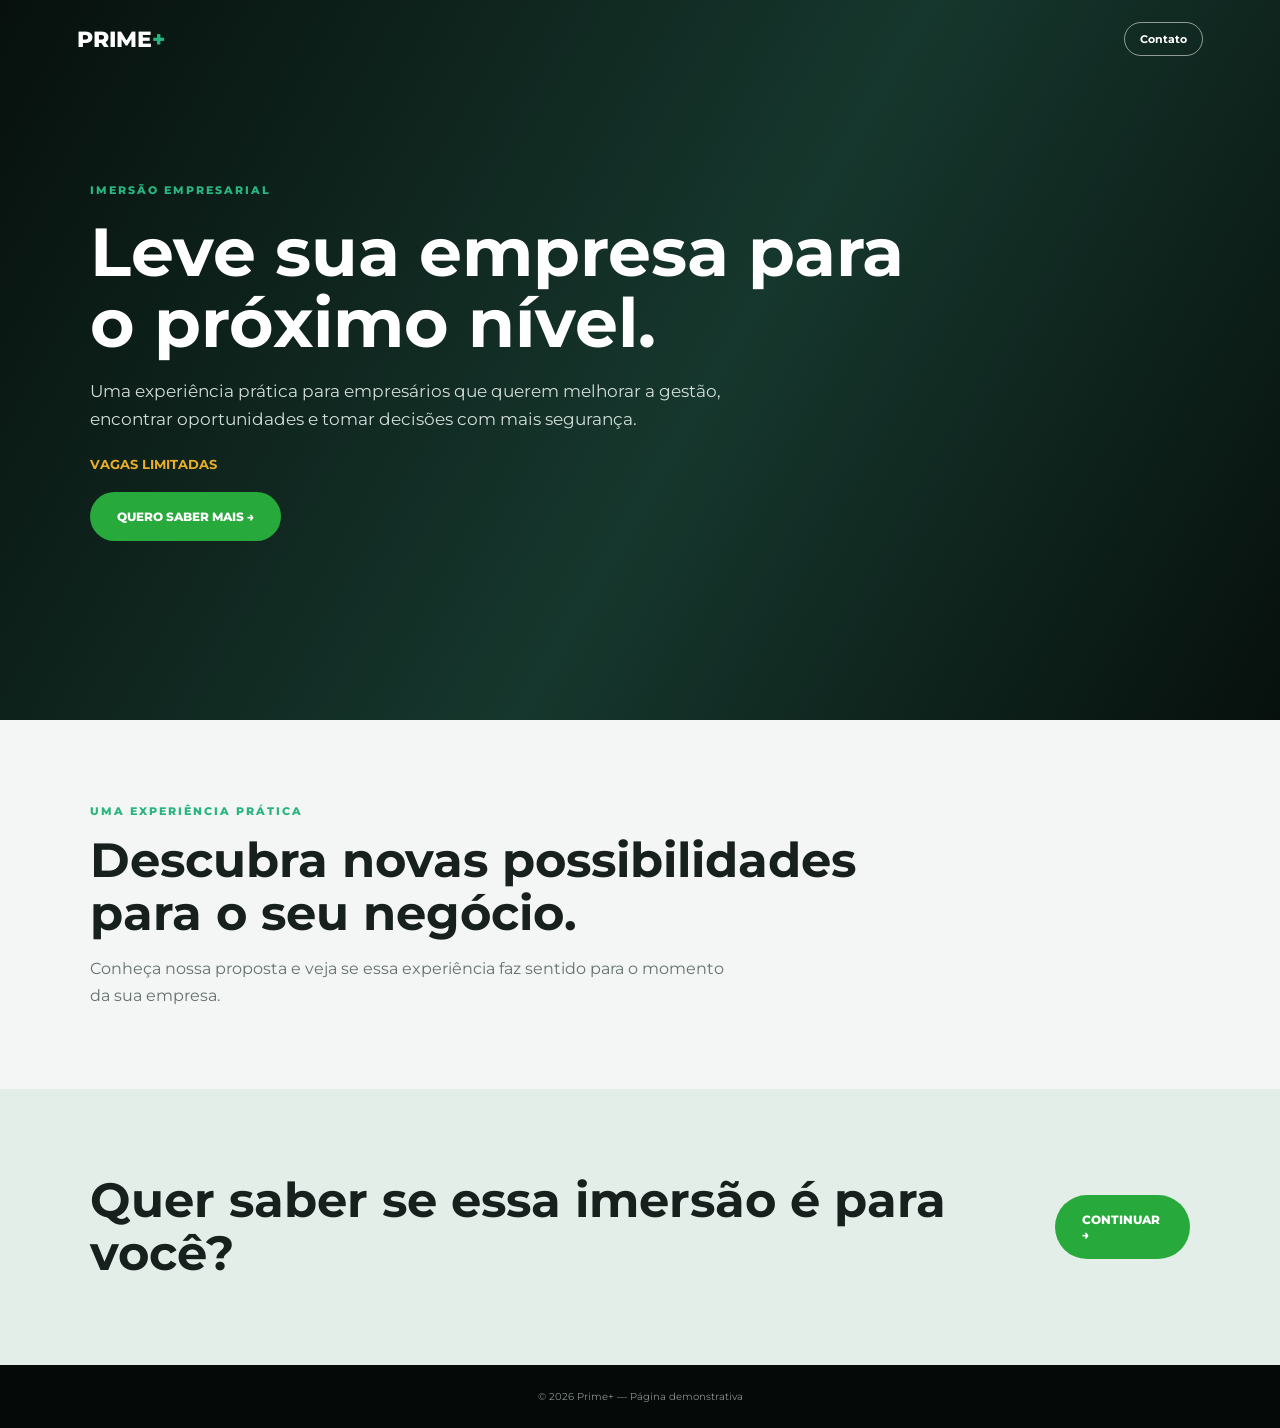
==== teste-funil-consultoria/index.html @ c7c983ec "Add files via upload" ====
<!DOCTYPE html>
<html lang="pt-BR">
<head>
<meta charset="UTF-8">
<meta name="viewport" content="width=device-width, initial-scale=1.0">
<title>Imersão Prime | Teste</title>
<link rel="stylesheet" href="css/style.css">
</head>
<body>
<header><div class="logo">PRIME<span>+</span></div><a href="#cta">Contato</a></header>

<section class="hero">
  <div class="hero-box">
    <span class="tag">IMERSÃO EMPRESARIAL</span>
    <h1>Leve sua empresa para o próximo nível.</h1>
    <p>Uma experiência prática para empresários que querem melhorar a gestão, encontrar oportunidades e tomar decisões com mais segurança.</p>
    <strong class="vagas">VAGAS LIMITADAS</strong>
    <br><br>
    <a class="btn" href="filtro.html">QUERO SABER MAIS →</a>
  </div>
</section>

<section class="intro">
  <span class="tag">UMA EXPERIÊNCIA PRÁTICA</span>
  <h2>Descubra novas possibilidades para o seu negócio.</h2>
  <p>Conheça nossa proposta e veja se essa experiência faz sentido para o momento da sua empresa.</p>
</section>

<section class="cta" id="cta">
  <h2>Quer saber se essa imersão é para você?</h2>
  <a class="btn" href="filtro.html">CONTINUAR →</a>
</section>

<footer>© 2026 Prime+ — Página demonstrativa</footer>
</body>
</html>
---- teste-funil-consultoria/css/style.css ----
@import url('https://fonts.googleapis.com/css2?family=Montserrat:wght@400;500;600;700;800&display=swap');
*{box-sizing:border-box;margin:0;padding:0}
html{scroll-behavior:smooth}
body{font-family:Montserrat,Arial,sans-serif;color:#17201d;background:#f3f6f4}
a{text-decoration:none}
header{position:absolute;z-index:5;top:0;left:0;width:100%;padding:22px 6%;display:flex;justify-content:space-between;align-items:center;color:#fff}
.logo{font-size:22px;font-weight:800}.logo span{color:#28b57f}
header a{color:#fff;border:1px solid #ffffff88;padding:9px 15px;border-radius:30px;font-size:11px;font-weight:700}
.hero{min-height:720px;padding:120px 7%;display:flex;align-items:center;background:linear-gradient(120deg,#07100d,#16372d 55%,#07100d);color:#fff}
.hero-box{max-width:850px}
.tag{font-size:11px;letter-spacing:2px;font-weight:800;color:#28b57f}
h1{font-size:clamp(38px,6vw,68px);line-height:1.05;margin:18px 0}
.hero p{font-size:17px;line-height:1.7;color:#d3ddda;max-width:700px}
.vagas{display:inline-block;color:#e9ad27;margin-top:22px;font-size:13px}
.btn{display:inline-block;background:#27aa3b;color:#fff;border:0;border-radius:40px;padding:17px 27px;font-size:12px;font-weight:800;cursor:pointer;transition:.2s}
.btn:hover{transform:translateY(-2px);filter:brightness(1.08)}
.intro{padding:80px 7%;max-width:950px}
.intro h2,.cta h2{font-size:clamp(30px,4vw,48px);line-height:1.1;margin:15px 0}
.intro p{color:#65716c;max-width:650px;line-height:1.7}
.cta{padding:70px 7%;background:#e3eee9;display:flex;align-items:center;justify-content:space-between;gap:30px}
footer{background:#050908;color:#88938f;text-align:center;padding:25px;font-size:10px}

.dark-page{background:#07100d;color:#fff;min-height:100vh}
.quiz{min-height:100vh;display:flex;align-items:center;justify-content:center;padding:100px 20px 50px}
.quiz-card{width:min(650px,100%);text-align:center}
.progress{position:absolute;top:0;left:0;width:100%;height:4px;background:#1a3029}
.progress span{display:block;height:100%;width:33%;background:#28b57f;transition:.3s}
.step{color:#91a29b;font-size:12px;margin:8px 0 25px}
.quiz-card h1{font-size:clamp(28px,5vw,46px)}
.options{display:grid;gap:12px;margin:30px auto;max-width:500px}
.option{background:#10221c;border:1px solid #2b5b4b;color:#fff;border-radius:12px;padding:17px;text-align:left;cursor:pointer;font-weight:600}
.option:hover{border-color:#28b57f;background:#153027}
.hint{font-size:11px;color:#83918c}

.form-page{background:#eef2f0;min-height:100vh}
.form-page header{position:relative;background:#07100d}
.form-wrap{max-width:850px;margin:auto;padding:55px 20px 80px}
.form-heading{text-align:center;margin-bottom:35px}
.form-heading h1{font-size:clamp(32px,5vw,52px)}
.form-heading p{color:#65716c;line-height:1.6}
form{background:#fff;border-radius:15px;padding:32px;box-shadow:0 15px 40px #00000010}
form label{display:block;font-size:12px;font-weight:700;margin-bottom:7px}
form input,form select{width:100%;height:50px;border:1px solid #d1d9d5;border-radius:7px;padding:0 14px;margin-bottom:17px;background:#fff}
.check{display:flex!important;gap:9px;color:#5c6763;font-weight:500!important;line-height:1.4}
.check input{width:18px;height:18px;margin:0;flex:none}
form .btn{width:100%}
#message{text-align:center;color:#16855d;font-size:12px;font-weight:700;margin-top:12px}

@media(max-width:700px){
 header{padding:18px 20px}
 .hero{min-height:680px;padding:120px 22px 70px}
 .hero p{font-size:15px}
 .intro{padding:65px 22px}
 .cta{display:block;padding:60px 22px}
 .cta .btn{margin-top:25px;width:100%;text-align:center}
 form{padding:23px}
}
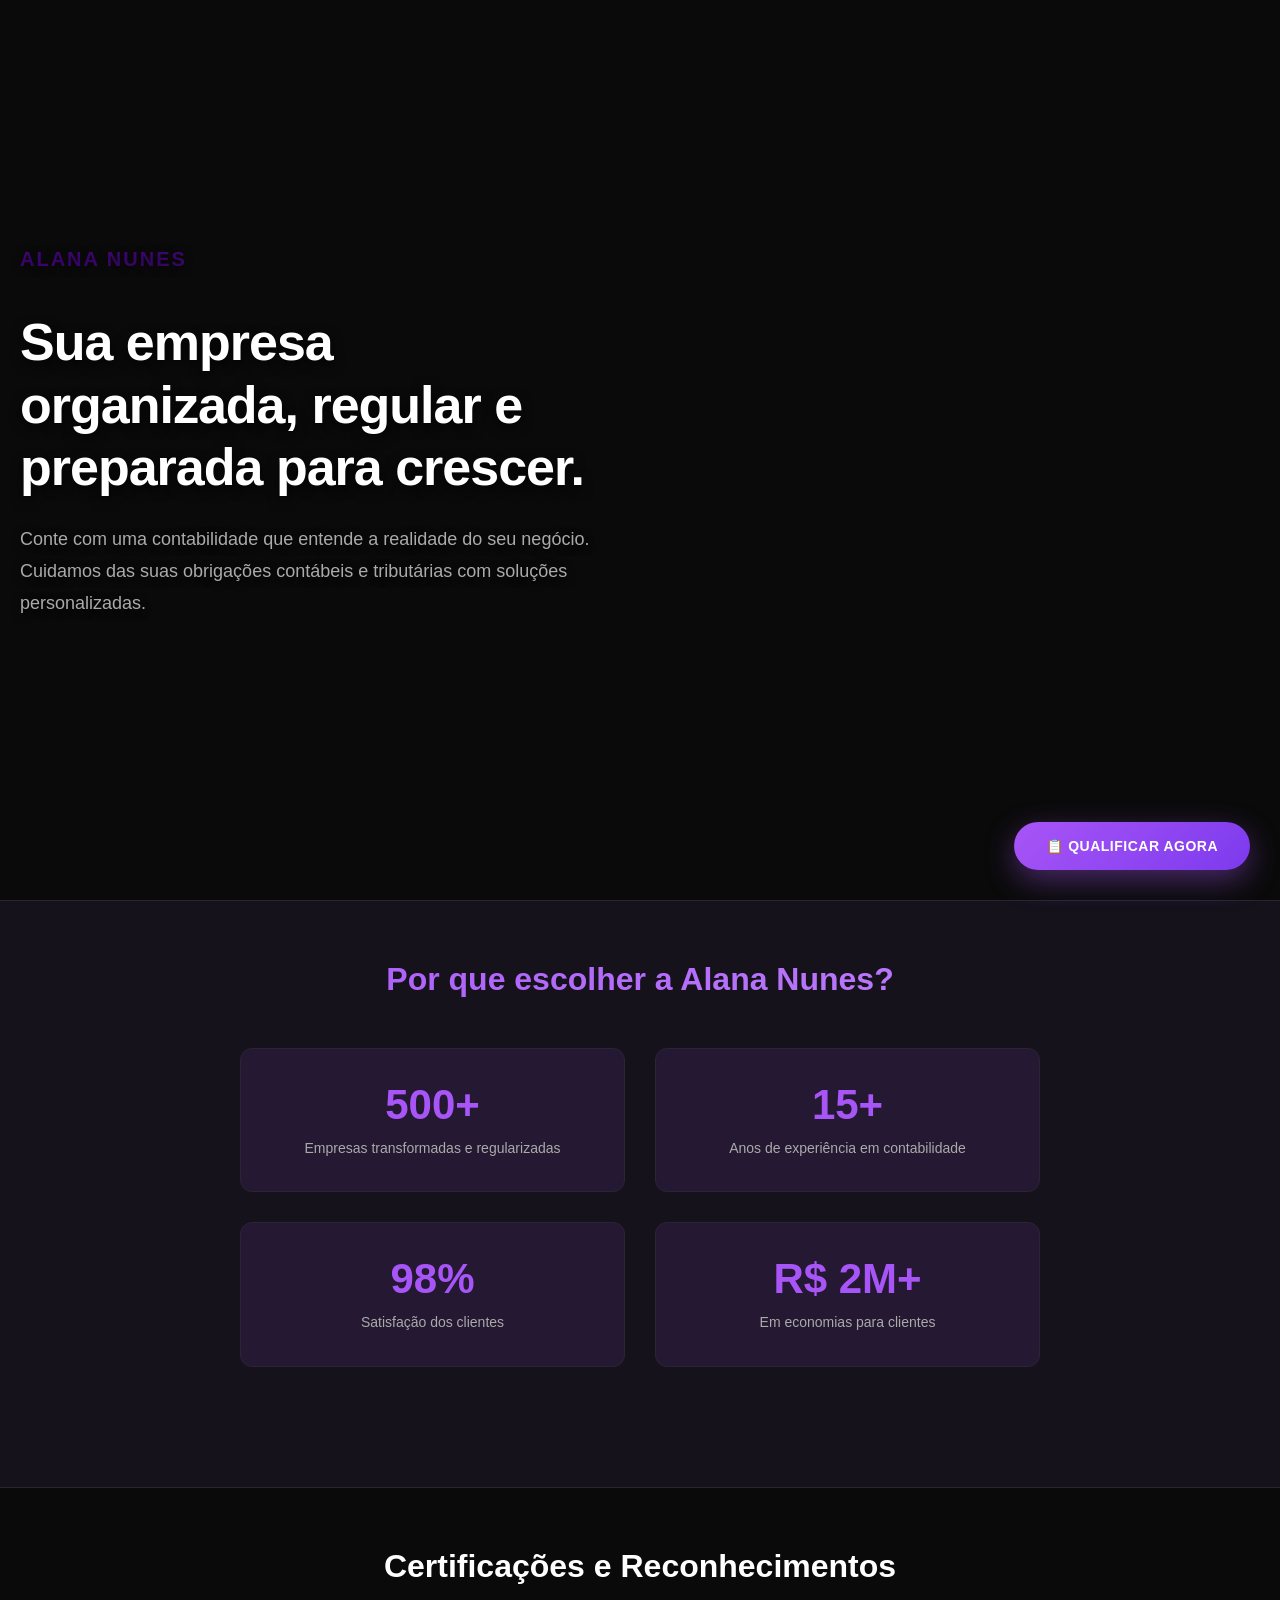
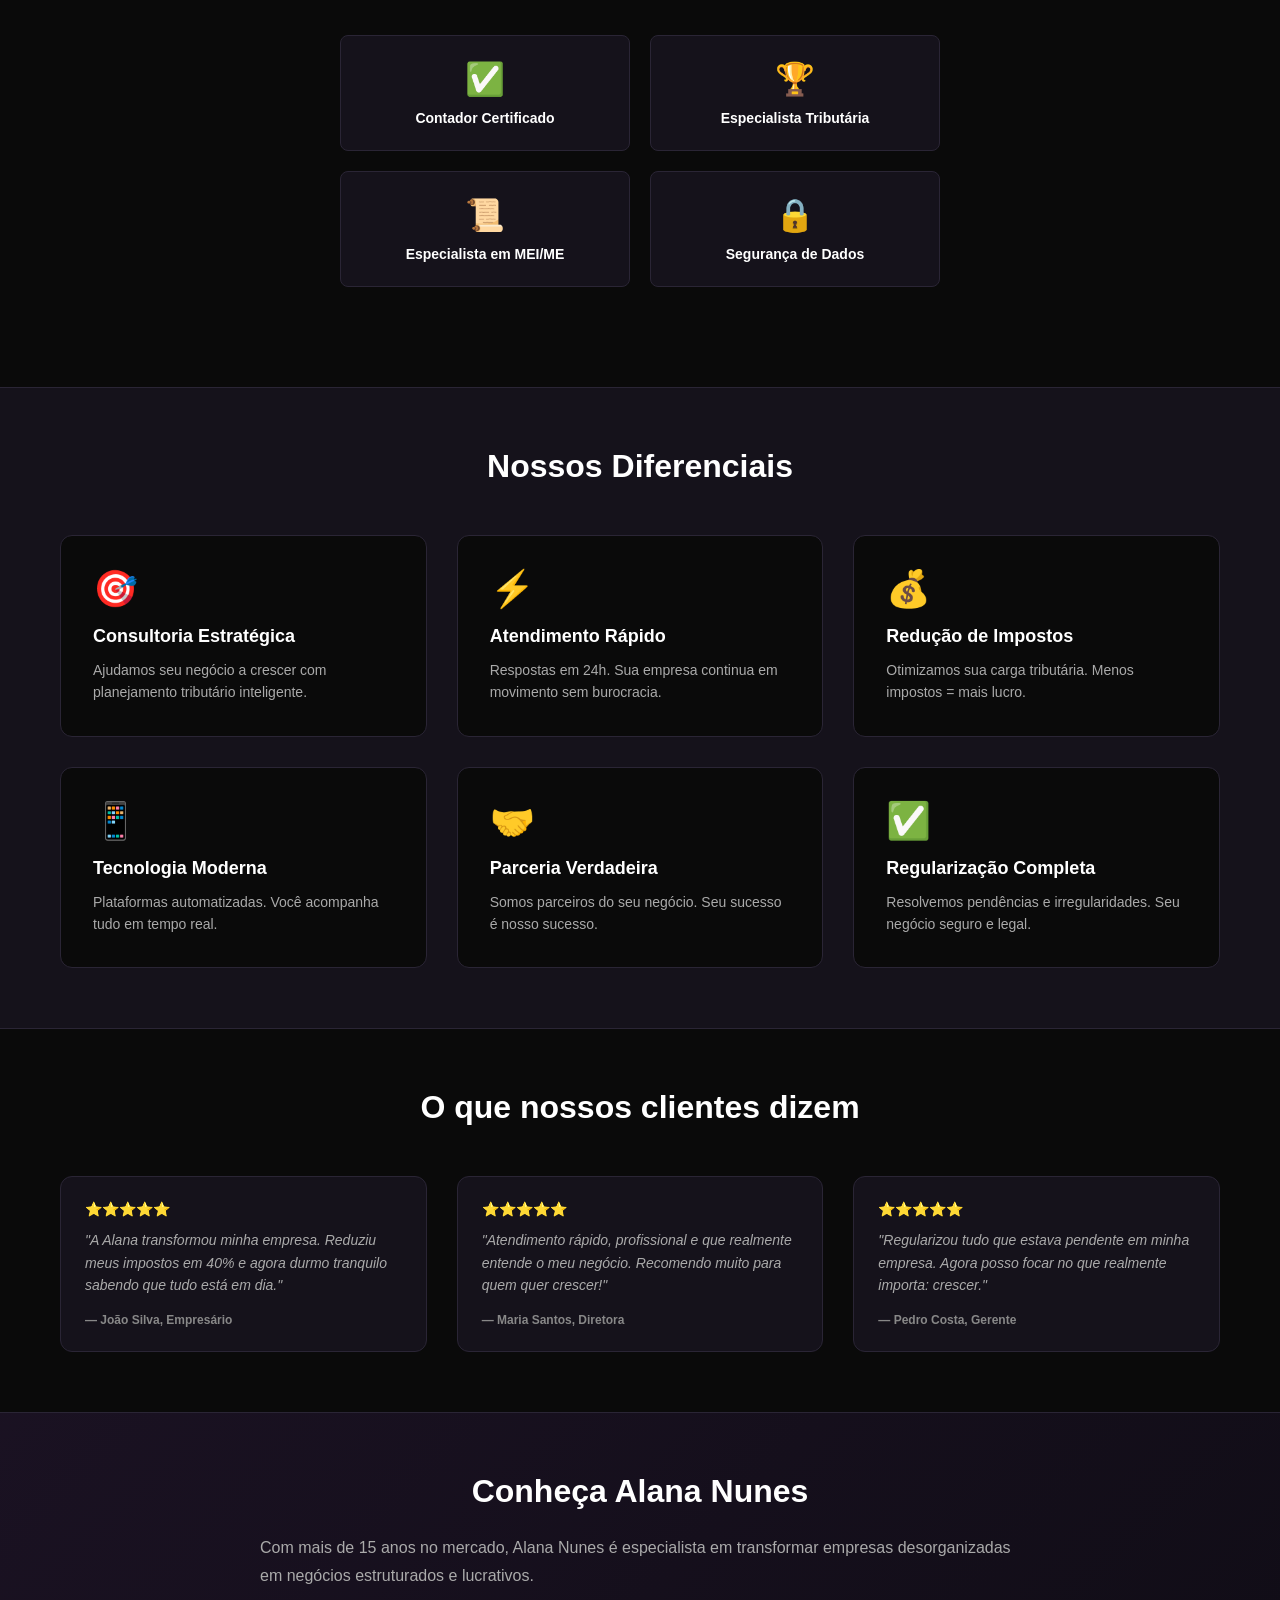
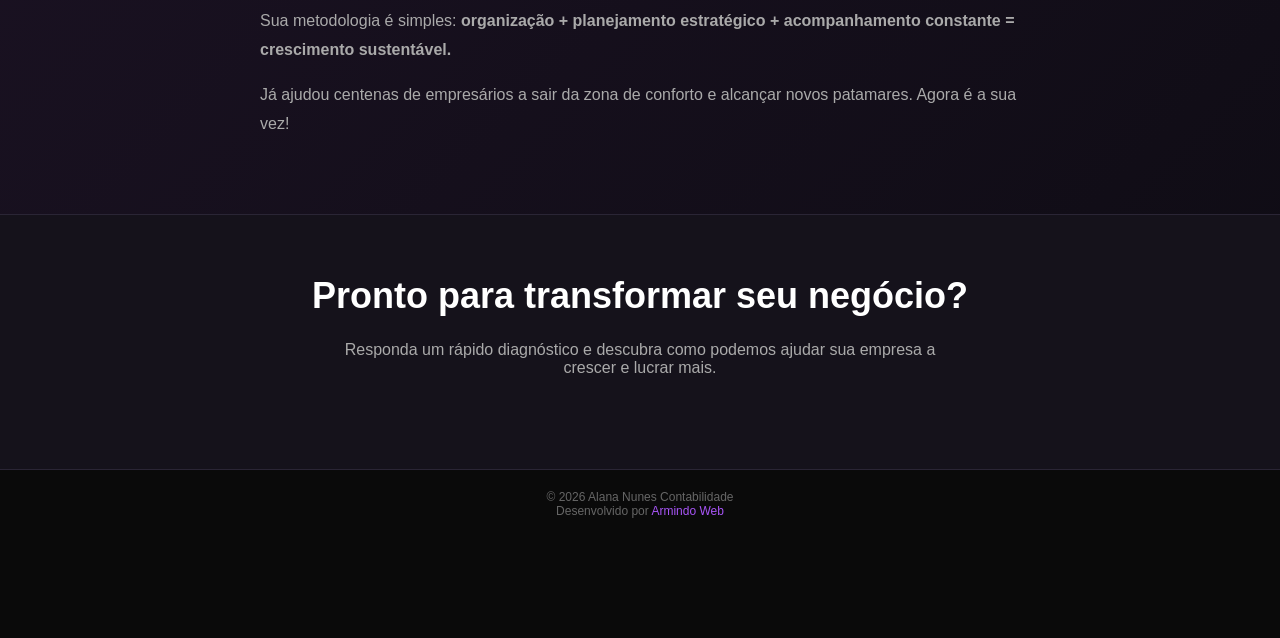
==== commit e787ff14: "Update index.html" ====
--- a/teste-funil-consultoria/index.html
+++ b/teste-funil-consultoria/index.html
@@ -1,36 +1,803 @@
 <!DOCTYPE html>
 <html lang="pt-BR">
 <head>
-<meta charset="UTF-8">
-<meta name="viewport" content="width=device-width, initial-scale=1.0">
-<title>Imersão Prime | Teste</title>
-<link rel="stylesheet" href="css/style.css">
+    <meta charset="UTF-8">
+    <meta name="viewport" content="width=device-width, initial-scale=1.0">
+    <title>Alana Nunes - Contabilidade Estratégica</title>
+    <style>
+        * {
+            margin: 0;
+            padding: 0;
+            box-sizing: border-box;
+        }
+
+        body {
+            font-family: -apple-system, BlinkMacSystemFont, 'Segoe UI', Roboto, sans-serif;
+            background: #0a0a0a;
+            color: #fff;
+            overflow-x: hidden;
+        }
+
+        .container {
+            max-width: 1200px;
+            margin: 0 auto;
+            padding: 0 20px;
+        }
+
+        /* HERO COM FUNDO */
+        .hero {
+            background: linear-gradient(135deg, rgba(10,10,10,0.95) 0%, rgba(80,20,140,0.3) 100%);
+            background-image: url('imagens/contadora.png');
+            background-size: contain;
+            background-position: center right;
+            background-repeat: no-repeat;
+            background-attachment: fixed;
+            min-height: 100vh;
+            display: flex;
+            align-items: center;
+            justify-content: flex-start;
+            position: relative;
+            padding: 40px 20px;
+        }
+
+        .hero::before {
+            content: '';
+            position: absolute;
+            top: 0;
+            left: 0;
+            right: 0;
+            bottom: 0;
+            background: linear-gradient(90deg, rgba(10,10,10,0.8) 0%, rgba(10,10,10,0.3) 50%, transparent 100%);
+            pointer-events: none;
+        }
+
+        .hero-content {
+            position: relative;
+            z-index: 2;
+            max-width: 600px;
+            animation: slideIn 1.2s ease-out;
+        }
+
+        @keyframes slideIn {
+            from {
+                opacity: 0;
+                transform: translateY(30px);
+            }
+            to {
+                opacity: 1;
+                transform: translateY(0);
+            }
+        }
+
+        .logo {
+            font-size: 20px;
+            font-weight: 700;
+            letter-spacing: 2px;
+            margin-bottom: 40px;
+            background: linear-gradient(135deg, #44057f 0%, rgb(61, 16, 106) 100%);
+            -webkit-background-clip: text;
+            -webkit-text-fill-color: transparent;
+            background-clip: text;
+            text-shadow: 0 2px 8px rgba(0,0,0,0.5);
+        }
+
+        .hero h1 {
+            font-size: 52px;
+            font-weight: 700;
+            line-height: 1.2;
+            margin-bottom: 24px;
+            letter-spacing: -1px;
+            text-shadow: 0 4px 12px rgba(0,0,0,0.8);
+        }
+
+        .hero p {
+            font-size: 18px;
+            color: #aaa;
+            line-height: 1.8;
+            margin-bottom: 32px;
+            text-shadow: 0 2px 8px rgba(0,0,0,0.7);
+        }
+
+        /* BOTÃO FIXO (FLUTUANTE) */
+        .cta-floating {
+            position: fixed;
+            bottom: 30px;
+            right: 30px;
+            background: linear-gradient(135deg, #a855f7 0%, #7c3aed 100%);
+            color: white;
+            padding: 16px 32px;
+            border: none;
+            border-radius: 50px;
+            font-size: 14px;
+            font-weight: 700;
+            letter-spacing: 0.5px;
+            text-transform: uppercase;
+            cursor: pointer;
+            z-index: 999;
+            box-shadow: 0 10px 30px rgba(168, 85, 247, 0.4);
+            transition: all 0.3s ease;
+            display: flex;
+            align-items: center;
+            gap: 8px;
+            min-width: 180px;
+            justify-content: center;
+        }
+
+        .cta-floating:hover {
+            transform: translateY(-3px);
+            box-shadow: 0 15px 40px rgba(168, 85, 247, 0.5);
+        }
+
+        .cta-floating:active {
+            transform: translateY(-1px);
+        }
+
+        /* SEÇÃO DE CREDIBILIDADE */
+        .credibilidade {
+            background: #15121b;
+            padding: 60px 20px;
+            border-top: 1px solid #2a2535;
+        }
+
+        .credibilidade h2 {
+            font-size: 32px;
+            font-weight: 700;
+            text-align: center;
+            margin-bottom: 50px;
+            background: linear-gradient(135deg, #a855f7 0%, #c084fc 100%);
+            -webkit-background-clip: text;
+            -webkit-text-fill-color: transparent;
+            background-clip: text;
+        }
+
+        .stats-grid {
+            display: grid;
+            grid-template-columns: repeat(2, 1fr);
+            gap: 30px;
+            margin-bottom: 60px;
+            max-width: 800px;
+            margin-left: auto;
+            margin-right: auto;
+        }
+
+        .stat-card {
+            background: rgba(168, 85, 247, 0.1);
+            border: 1px solid #2a2535;
+            border-radius: 12px;
+            padding: 32px;
+            text-align: center;
+            transition: all 0.3s ease;
+        }
+
+        .stat-card:hover {
+            border-color: #a855f7;
+            transform: translateY(-5px);
+        }
+
+        .stat-number {
+            font-size: 42px;
+            font-weight: 700;
+            color: #a855f7;
+            margin-bottom: 8px;
+        }
+
+        .stat-text {
+            font-size: 14px;
+            color: #aaa;
+            line-height: 1.6;
+        }
+
+        /* CERTIFICAÇÕES E RECONHECIMENTOS */
+        .certificacoes {
+            background: #0a0a0a;
+            padding: 60px 20px;
+            border-top: 1px solid #2a2535;
+        }
+
+        .certificacoes h2 {
+            font-size: 32px;
+            font-weight: 700;
+            text-align: center;
+            margin-bottom: 50px;
+        }
+
+        .cert-grid {
+            display: grid;
+            grid-template-columns: repeat(2, 1fr);
+            gap: 20px;
+            margin-bottom: 40px;
+            max-width: 600px;
+            margin-left: auto;
+            margin-right: auto;
+        }
+
+        .cert-item {
+            background: #15121b;
+            border: 1px solid #2a2535;
+            border-radius: 8px;
+            padding: 24px;
+            text-align: center;
+        }
+
+        .cert-icon {
+            font-size: 32px;
+            margin-bottom: 12px;
+        }
+
+        .cert-item h3 {
+            font-size: 14px;
+            font-weight: 600;
+            color: #fff;
+        }
+
+        /* DIFERENCIAIS */
+        .diferenciais {
+            background: #15121b;
+            padding: 60px 20px;
+            border-top: 1px solid #2a2535;
+        }
+
+        .diferenciais h2 {
+            font-size: 32px;
+            font-weight: 700;
+            text-align: center;
+            margin-bottom: 50px;
+        }
+
+        .diferenciais-grid {
+            display: grid;
+            grid-template-columns: repeat(auto-fit, minmax(280px, 1fr));
+            gap: 30px;
+        }
+
+        .diferencial-card {
+            background: #0a0a0a;
+            border: 1px solid #2a2535;
+            border-radius: 12px;
+            padding: 32px;
+            transition: all 0.3s ease;
+        }
+
+        .diferencial-card:hover {
+            border-color: #a855f7;
+            background: rgba(168, 85, 247, 0.05);
+        }
+
+        .diferencial-icon {
+            font-size: 36px;
+            margin-bottom: 16px;
+        }
+
+        .diferencial-card h3 {
+            font-size: 18px;
+            font-weight: 600;
+            margin-bottom: 12px;
+            color: #fff;
+        }
+
+        .diferencial-card p {
+            font-size: 14px;
+            color: #aaa;
+            line-height: 1.6;
+        }
+
+        /* DEPOIMENTOS */
+        .depoimentos {
+            background: #0a0a0a;
+            padding: 60px 20px;
+            border-top: 1px solid #2a2535;
+        }
+
+        .depoimentos h2 {
+            font-size: 32px;
+            font-weight: 700;
+            text-align: center;
+            margin-bottom: 50px;
+        }
+
+        .depoimentos-grid {
+            display: grid;
+            grid-template-columns: repeat(auto-fit, minmax(280px, 1fr));
+            gap: 30px;
+        }
+
+        .depoimento {
+            background: #15121b;
+            border: 1px solid #2a2535;
+            border-radius: 12px;
+            padding: 24px;
+        }
+
+        .stars {
+            color: #a855f7;
+            margin-bottom: 12px;
+            font-size: 14px;
+        }
+
+        .depoimento p {
+            font-size: 14px;
+            color: #aaa;
+            line-height: 1.6;
+            margin-bottom: 16px;
+            font-style: italic;
+        }
+
+        .depoimento-autor {
+            font-size: 12px;
+            color: #888;
+            font-weight: 600;
+        }
+
+        /* SOBRE A ALANA */
+        .sobre-alana {
+            background: linear-gradient(135deg, rgba(168,85,247,0.1) 0%, rgba(124,58,237,0.05) 100%);
+            padding: 60px 20px;
+            border-top: 1px solid #2a2535;
+        }
+
+        .sobre-content {
+            max-width: 800px;
+            margin: 0 auto;
+        }
+
+        .sobre-alana h2 {
+            font-size: 32px;
+            font-weight: 700;
+            margin-bottom: 24px;
+            text-align: center;
+        }
+
+        .sobre-alana p {
+            font-size: 16px;
+            color: #aaa;
+            line-height: 1.8;
+            margin-bottom: 16px;
+        }
+
+        /* CTA FINAL */
+        .cta-final {
+            background: #15121b;
+            padding: 60px 20px;
+            text-align: center;
+            border-top: 1px solid #2a2535;
+        }
+
+        .cta-final h2 {
+            font-size: 36px;
+            font-weight: 700;
+            margin-bottom: 24px;
+        }
+
+        .cta-final p {
+            font-size: 16px;
+            color: #aaa;
+            margin-bottom: 32px;
+            max-width: 600px;
+            margin-left: auto;
+            margin-right: auto;
+        }
+
+        /* MODAL */
+        .modal {
+            position: fixed;
+            top: 0;
+            left: 0;
+            width: 100%;
+            height: 100%;
+            background: rgba(0, 0, 0, 0.7);
+            display: flex;
+            align-items: center;
+            justify-content: center;
+            z-index: 1000;
+            padding: 20px;
+        }
+
+        .modal-content {
+            background: #15121b;
+            border: 1px solid #2a2535;
+            border-radius: 16px;
+            padding: 40px;
+            max-width: 600px;
+            width: 100%;
+            max-height: 90vh;
+            overflow-y: auto;
+        }
+
+        .modal-close {
+            position: absolute;
+            top: 20px;
+            right: 20px;
+            background: none;
+            border: none;
+            color: #aaa;
+            font-size: 28px;
+            cursor: pointer;
+        }
+
+        .modal-close:hover {
+            color: #fff;
+        }
+
+        /* FORMULÁRIO */
+        .form-group {
+            margin-bottom: 24px;
+        }
+
+        .form-group label {
+            display: block;
+            font-size: 13px;
+            font-weight: 600;
+            margin-bottom: 8px;
+            text-transform: uppercase;
+            letter-spacing: 0.5px;
+            color: #a855f7;
+        }
+
+        .form-group input {
+            width: 100%;
+            padding: 12px 16px;
+            background: #0a0a0a;
+            border: 1px solid #2a2535;
+            border-radius: 6px;
+            color: #fff;
+            font-size: 14px;
+        }
+
+        .form-group input:focus {
+            outline: none;
+            border-color: #a855f7;
+            box-shadow: 0 0 0 3px rgba(168, 85, 247, 0.1);
+        }
+
+        .form-options {
+            display: flex;
+            flex-direction: column;
+            gap: 12px;
+        }
+
+        .form-option-card {
+            background: #0a0a0a;
+            border: 2px solid #2a2535;
+            border-radius: 8px;
+            padding: 14px;
+            cursor: pointer;
+            transition: all 0.3s ease;
+            text-align: center;
+            font-weight: 600;
+            font-size: 14px;
+        }
+
+        .form-option-card:hover {
+            border-color: #a855f7;
+            background: rgba(168, 85, 247, 0.05);
+        }
+
+        .form-option-card.active {
+            background: #a855f7;
+            border-color: #a855f7;
+            color: #0a0a0a;
+        }
+
+        .btn-primary {
+            width: 100%;
+            padding: 14px;
+            background: linear-gradient(135deg, #a855f7 0%, #7c3aed 100%);
+            color: white;
+            border: none;
+            border-radius: 6px;
+            font-size: 14px;
+            font-weight: 600;
+            text-transform: uppercase;
+            cursor: pointer;
+            margin-top: 16px;
+        }
+
+        .btn-primary:hover {
+            transform: translateY(-2px);
+        }
+
+        .btn-back {
+            width: 100%;
+            background: transparent;
+            color: #a855f7;
+            border: 1px solid #a855f7;
+            padding: 12px;
+            border-radius: 6px;
+            cursor: pointer;
+            font-size: 13px;
+            font-weight: 600;
+            margin-top: 8px;
+        }
+
+        .success-message {
+            text-align: center;
+            padding: 40px 0;
+        }
+
+        .success-icon {
+            font-size: 60px;
+            margin-bottom: 20px;
+        }
+
+        .success-message h2 {
+            font-size: 24px;
+            font-weight: 700;
+            margin-bottom: 16px;
+        }
+
+        .success-message p {
+            font-size: 14px;
+            color: #aaa;
+            line-height: 1.8;
+            margin-bottom: 24px;
+        }
+
+        footer {
+            background: #0a0a0a;
+            padding: 20px;
+            text-align: center;
+            font-size: 12px;
+            color: #666;
+            border-top: 1px solid #2a2535;
+            margin-bottom: 100px;
+        }
+
+        footer a {
+            color: #a855f7;
+            text-decoration: none;
+        }
+
+        /* RESPONSIVE */
+        @media (max-width: 768px) {
+            .hero {
+                background-size: cover;
+                background-position: center;
+                min-height: 80vh;
+            }
+
+            .hero h1 {
+                font-size: 36px;
+            }
+
+            .hero p {
+                font-size: 15px;
+            }
+
+            .cta-floating {
+                bottom: 20px;
+                right: 20px;
+                padding: 12px 20px;
+                font-size: 12px;
+                min-width: auto;
+                width: auto;
+                max-width: 150px;
+            }
+
+            .stat-number {
+                font-size: 32px;
+            }
+
+            .cert-grid {
+                grid-template-columns: repeat(2, 1fr);
+            }
+
+            .diferenciais-grid {
+                grid-template-columns: repeat(2, 1fr);
+            }
+
+            .credibilidade h2,
+            .diferenciais h2,
+            .cta-final h2 {
+                font-size: 24px;
+            }
+
+            .form-option-card {
+                padding: 10px 8px;
+                font-size: 12px;
+            }
+
+            footer {
+                margin-bottom: 80px;
+            }
+
+            .modal-content {
+                padding: 24px;
+            }
+        }
+
+        @media (max-width: 480px) {
+            .hero h1 {
+                font-size: 28px;
+            }
+
+            .cta-floating {
+                padding: 10px 16px;
+                font-size: 11px;
+                min-width: auto;
+                width: 120px;
+                gap: 4px;
+            }
+
+            .stat-number {
+                font-size: 24px;
+            }
+
+            .cert-grid {
+                grid-template-columns: repeat(2, 1fr);
+            }
+
+            .diferenciais-grid {
+                grid-template-columns: repeat(2, 1fr);
+            }
+
+            .form-option-card {
+                padding: 8px 6px;
+                font-size: 11px;
+            }
+
+            footer {
+                margin-bottom: 70px;
+            }
+        }
+    </style>
 </head>
 <body>
-<header><div class="logo">PRIME<span>+</span></div><a href="#cta">Contato</a></header>
-
-<section class="hero">
-  <div class="hero-box">
-    <span class="tag">IMERSÃO EMPRESARIAL</span>
-    <h1>Leve sua empresa para o próximo nível.</h1>
-    <p>Uma experiência prática para empresários que querem melhorar a gestão, encontrar oportunidades e tomar decisões com mais segurança.</p>
-    <strong class="vagas">VAGAS LIMITADAS</strong>
-    <br><br>
-    <a class="btn" href="filtro.html">QUERO SABER MAIS →</a>
-  </div>
-</section>
-
-<section class="intro">
-  <span class="tag">UMA EXPERIÊNCIA PRÁTICA</span>
-  <h2>Descubra novas possibilidades para o seu negócio.</h2>
-  <p>Conheça nossa proposta e veja se essa experiência faz sentido para o momento da sua empresa.</p>
-</section>
-
-<section class="cta" id="cta">
-  <h2>Quer saber se essa imersão é para você?</h2>
-  <a class="btn" href="filtro.html">CONTINUAR →</a>
-</section>
-
-<footer>© 2026 Prime+ — Página demonstrativa</footer>
+    <section class="hero" id="inicio">
+        <div class="hero-content">
+            <div class="logo">ALANA NUNES</div>
+            <h1>Sua empresa organizada, regular e preparada para crescer.</h1>
+            <p>Conte com uma contabilidade que entende a realidade do seu negócio. Cuidamos das suas obrigações contábeis e tributárias com soluções personalizadas.</p>
+        </div>
+    </section>
+
+    <!-- SEÇÃO DE CREDIBILIDADE -->
+    <section class="credibilidade">
+        <div class="container">
+            <h2>Por que escolher a Alana Nunes?</h2>
+            <div class="stats-grid">
+                <div class="stat-card">
+                    <div class="stat-number">500+</div>
+                    <div class="stat-text">Empresas transformadas e regularizadas</div>
+                </div>
+                <div class="stat-card">
+                    <div class="stat-number">15+</div>
+                    <div class="stat-text">Anos de experiência em contabilidade</div>
+                </div>
+                <div class="stat-card">
+                    <div class="stat-number">98%</div>
+                    <div class="stat-text">Satisfação dos clientes</div>
+                </div>
+                <div class="stat-card">
+                    <div class="stat-number">R$ 2M+</div>
+                    <div class="stat-text">Em economias para clientes</div>
+                </div>
+            </div>
+        </div>
+    </section>
+
+    <!-- CERTIFICAÇÕES -->
+    <section class="certificacoes">
+        <div class="container">
+            <h2>Certificações e Reconhecimentos</h2>
+            <div class="cert-grid">
+                <div class="cert-item">
+                    <div class="cert-icon">✅</div>
+                    <h3>Contador Certificado</h3>
+                </div>
+                <div class="cert-item">
+                    <div class="cert-icon">🏆</div>
+                    <h3>Especialista Tributária</h3>
+                </div>
+                <div class="cert-item">
+                    <div class="cert-icon">📜</div>
+                    <h3>Especialista em MEI/ME</h3>
+                </div>
+                <div class="cert-item">
+                    <div class="cert-icon">🔒</div>
+                    <h3>Segurança de Dados</h3>
+                </div>
+            </div>
+        </div>
+    </section>
+
+    <!-- DIFERENCIAIS -->
+    <section class="diferenciais">
+        <div class="container">
+            <h2>Nossos Diferenciais</h2>
+            <div class="diferenciais-grid">
+                <div class="diferencial-card">
+                    <div class="diferencial-icon">🎯</div>
+                    <h3>Consultoria Estratégica</h3>
+                    <p>Ajudamos seu negócio a crescer com planejamento tributário inteligente.</p>
+                </div>
+                <div class="diferencial-card">
+                    <div class="diferencial-icon">⚡</div>
+                    <h3>Atendimento Rápido</h3>
+                    <p>Respostas em 24h. Sua empresa continua em movimento sem burocracia.</p>
+                </div>
+                <div class="diferencial-card">
+                    <div class="diferencial-icon">💰</div>
+                    <h3>Redução de Impostos</h3>
+                    <p>Otimizamos sua carga tributária. Menos impostos = mais lucro.</p>
+                </div>
+                <div class="diferencial-card">
+                    <div class="diferencial-icon">📱</div>
+                    <h3>Tecnologia Moderna</h3>
+                    <p>Plataformas automatizadas. Você acompanha tudo em tempo real.</p>
+                </div>
+                <div class="diferencial-card">
+                    <div class="diferencial-icon">🤝</div>
+                    <h3>Parceria Verdadeira</h3>
+                    <p>Somos parceiros do seu negócio. Seu sucesso é nosso sucesso.</p>
+                </div>
+                <div class="diferencial-card">
+                    <div class="diferencial-icon">✅</div>
+                    <h3>Regularização Completa</h3>
+                    <p>Resolvemos pendências e irregularidades. Seu negócio seguro e legal.</p>
+                </div>
+            </div>
+        </div>
+    </section>
+
+    <!-- DEPOIMENTOS -->
+    <section class="depoimentos">
+        <div class="container">
+            <h2>O que nossos clientes dizem</h2>
+            <div class="depoimentos-grid">
+                <div class="depoimento">
+                    <div class="stars">⭐⭐⭐⭐⭐</div>
+                    <p>"A Alana transformou minha empresa. Reduziu meus impostos em 40% e agora durmo tranquilo sabendo que tudo está em dia."</p>
+                    <div class="depoimento-autor">— João Silva, Empresário</div>
+                </div>
+                <div class="depoimento">
+                    <div class="stars">⭐⭐⭐⭐⭐</div>
+                    <p>"Atendimento rápido, profissional e que realmente entende o meu negócio. Recomendo muito para quem quer crescer!"</p>
+                    <div class="depoimento-autor">— Maria Santos, Diretora</div>
+                </div>
+                <div class="depoimento">
+                    <div class="stars">⭐⭐⭐⭐⭐</div>
+                    <p>"Regularizou tudo que estava pendente em minha empresa. Agora posso focar no que realmente importa: crescer."</p>
+                    <div class="depoimento-autor">— Pedro Costa, Gerente</div>
+                </div>
+            </div>
+        </div>
+    </section>
+
+    <!-- SOBRE A ALANA -->
+    <section class="sobre-alana">
+        <div class="container sobre-content">
+            <h2>Conheça Alana Nunes</h2>
+            <p>Com mais de 15 anos no mercado, Alana Nunes é especialista em transformar empresas desorganizadas em negócios estruturados e lucrativos.</p>
+            <p>Sua metodologia é simples: <strong>organização + planejamento estratégico + acompanhamento constante = crescimento sustentável.</strong></p>
+            <p>Já ajudou centenas de empresários a sair da zona de conforto e alcançar novos patamares. Agora é a sua vez!</p>
+        </div>
+    </section>
+
+    <!-- CTA FINAL -->
+    <section class="cta-final">
+        <div class="container">
+            <h2>Pronto para transformar seu negócio?</h2>
+            <p>Responda um rápido diagnóstico e descubra como podemos ajudar sua empresa a crescer e lucrar mais.</p>
+        </div>
+    </section>
+
+    <!-- BOTÃO FIXO FLUTUANTE -->
+    <button class="cta-floating" id="ctaButton">
+        📋 QUALIFICAR AGORA
+    </button>
+
+    <div id="formModal" class="modal" style="display: none;">
+        <div class="modal-content">
+            <button class="modal-close" id="modalClose">&times;</button>
+            <div id="formContainer"></div>
+        </div>
+    </div>
+
+    <footer>
+        <p>&copy; 2026 Alana Nunes Contabilidade</p>
+        <p>Desenvolvido por <a href="#">Armindo Web</a></p>
+    </footer>
+
+    <script src="js/script.js"></script>
 </body>
 </html>
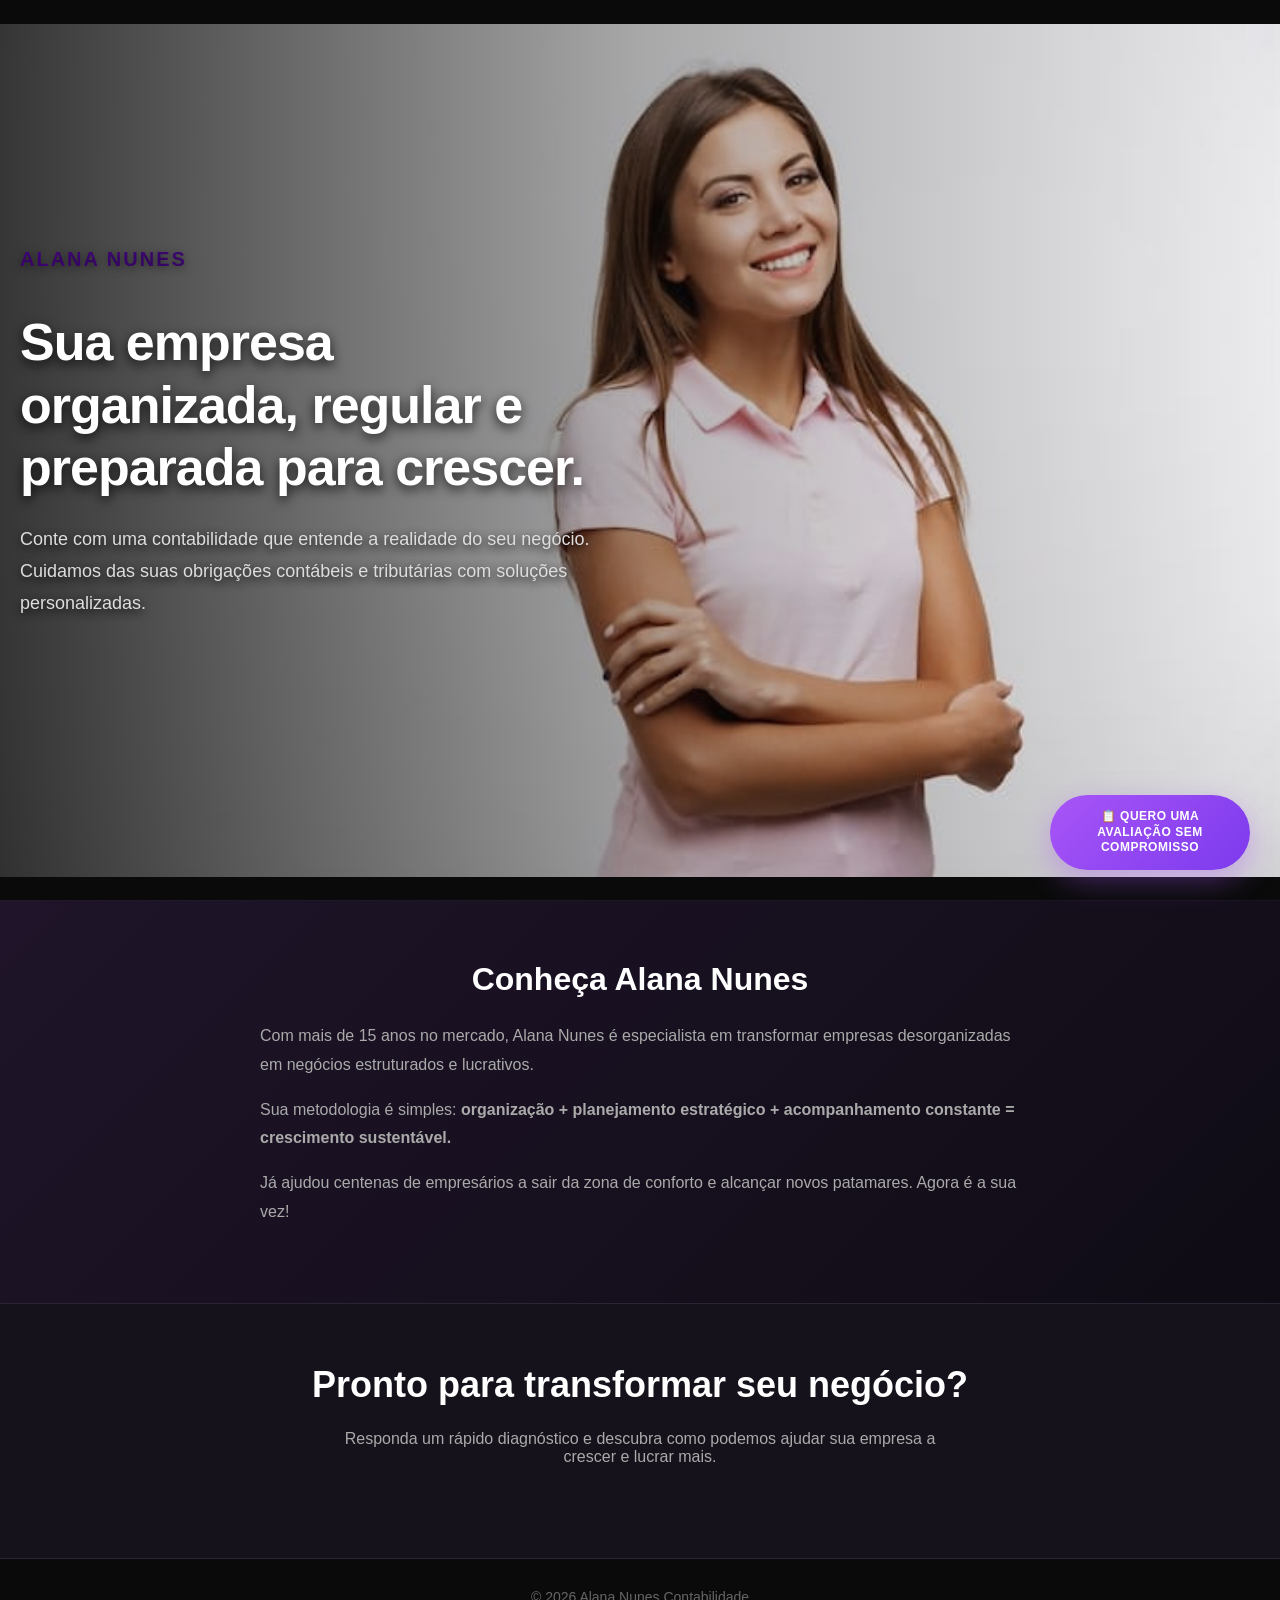
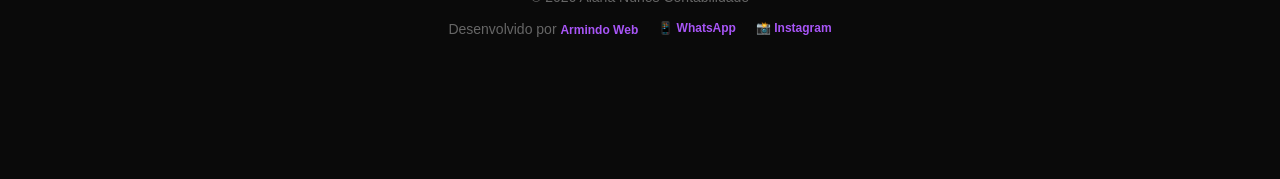
==== commit 665124cb: "Refactor styles and remove unused sectionsatualizado Updated styles for various elements, including " ====
--- a/teste-funil-consultoria/index.html
+++ b/teste-funil-consultoria/index.html
@@ -92,10 +92,11 @@
 
         .hero p {
             font-size: 18px;
-            color: #aaa;
+            color: #ddd;
             line-height: 1.8;
             margin-bottom: 32px;
-            text-shadow: 0 2px 8px rgba(0,0,0,0.7);
+            text-shadow: 0 3px 10px rgba(0,0,0,0.9);
+            font-weight: 500;
         }
 
         /* BOTÃO FIXO (FLUTUANTE) */
@@ -105,10 +106,10 @@
             right: 30px;
             background: linear-gradient(135deg, #a855f7 0%, #7c3aed 100%);
             color: white;
-            padding: 16px 32px;
+            padding: 14px 24px;
             border: none;
             border-radius: 50px;
-            font-size: 14px;
+            font-size: 12px;
             font-weight: 700;
             letter-spacing: 0.5px;
             text-transform: uppercase;
@@ -118,9 +119,11 @@
             transition: all 0.3s ease;
             display: flex;
             align-items: center;
-            gap: 8px;
-            min-width: 180px;
+            gap: 6px;
+            max-width: 200px;
             justify-content: center;
+            text-align: center;
+            line-height: 1.3;
         }
 
         .cta-floating:hover {
@@ -132,207 +135,11 @@
             transform: translateY(-1px);
         }
 
-        /* SEÇÃO DE CREDIBILIDADE */
-        .credibilidade {
-            background: #15121b;
-            padding: 60px 20px;
-            border-top: 1px solid #2a2535;
-        }
-
-        .credibilidade h2 {
-            font-size: 32px;
-            font-weight: 700;
-            text-align: center;
-            margin-bottom: 50px;
-            background: linear-gradient(135deg, #a855f7 0%, #c084fc 100%);
-            -webkit-background-clip: text;
-            -webkit-text-fill-color: transparent;
-            background-clip: text;
-        }
-
-        .stats-grid {
-            display: grid;
-            grid-template-columns: repeat(2, 1fr);
-            gap: 30px;
-            margin-bottom: 60px;
-            max-width: 800px;
-            margin-left: auto;
-            margin-right: auto;
-        }
-
-        .stat-card {
-            background: rgba(168, 85, 247, 0.1);
-            border: 1px solid #2a2535;
-            border-radius: 12px;
-            padding: 32px;
-            text-align: center;
-            transition: all 0.3s ease;
-        }
-
-        .stat-card:hover {
-            border-color: #a855f7;
-            transform: translateY(-5px);
-        }
-
-        .stat-number {
-            font-size: 42px;
-            font-weight: 700;
-            color: #a855f7;
-            margin-bottom: 8px;
-        }
-
-        .stat-text {
-            font-size: 14px;
-            color: #aaa;
-            line-height: 1.6;
-        }
-
-        /* CERTIFICAÇÕES E RECONHECIMENTOS */
-        .certificacoes {
-            background: #0a0a0a;
-            padding: 60px 20px;
-            border-top: 1px solid #2a2535;
-        }
-
-        .certificacoes h2 {
-            font-size: 32px;
-            font-weight: 700;
-            text-align: center;
-            margin-bottom: 50px;
-        }
-
-        .cert-grid {
-            display: grid;
-            grid-template-columns: repeat(2, 1fr);
-            gap: 20px;
-            margin-bottom: 40px;
-            max-width: 600px;
-            margin-left: auto;
-            margin-right: auto;
-        }
-
-        .cert-item {
-            background: #15121b;
-            border: 1px solid #2a2535;
-            border-radius: 8px;
-            padding: 24px;
-            text-align: center;
-        }
-
-        .cert-icon {
-            font-size: 32px;
-            margin-bottom: 12px;
-        }
-
-        .cert-item h3 {
-            font-size: 14px;
-            font-weight: 600;
-            color: #fff;
-        }
-
-        /* DIFERENCIAIS */
-        .diferenciais {
-            background: #15121b;
-            padding: 60px 20px;
-            border-top: 1px solid #2a2535;
-        }
-
-        .diferenciais h2 {
-            font-size: 32px;
-            font-weight: 700;
-            text-align: center;
-            margin-bottom: 50px;
-        }
-
-        .diferenciais-grid {
-            display: grid;
-            grid-template-columns: repeat(auto-fit, minmax(280px, 1fr));
-            gap: 30px;
-        }
-
-        .diferencial-card {
-            background: #0a0a0a;
-            border: 1px solid #2a2535;
-            border-radius: 12px;
-            padding: 32px;
-            transition: all 0.3s ease;
-        }
-
-        .diferencial-card:hover {
-            border-color: #a855f7;
-            background: rgba(168, 85, 247, 0.05);
-        }
-
-        .diferencial-icon {
-            font-size: 36px;
-            margin-bottom: 16px;
-        }
-
-        .diferencial-card h3 {
-            font-size: 18px;
-            font-weight: 600;
-            margin-bottom: 12px;
-            color: #fff;
-        }
-
-        .diferencial-card p {
-            font-size: 14px;
-            color: #aaa;
-            line-height: 1.6;
-        }
-
-        /* DEPOIMENTOS */
-        .depoimentos {
-            background: #0a0a0a;
-            padding: 60px 20px;
-            border-top: 1px solid #2a2535;
-        }
-
-        .depoimentos h2 {
-            font-size: 32px;
-            font-weight: 700;
-            text-align: center;
-            margin-bottom: 50px;
-        }
-
-        .depoimentos-grid {
-            display: grid;
-            grid-template-columns: repeat(auto-fit, minmax(280px, 1fr));
-            gap: 30px;
-        }
-
-        .depoimento {
-            background: #15121b;
-            border: 1px solid #2a2535;
-            border-radius: 12px;
-            padding: 24px;
-        }
-
-        .stars {
-            color: #a855f7;
-            margin-bottom: 12px;
-            font-size: 14px;
-        }
-
-        .depoimento p {
-            font-size: 14px;
-            color: #aaa;
-            line-height: 1.6;
-            margin-bottom: 16px;
-            font-style: italic;
-        }
-
-        .depoimento-autor {
-            font-size: 12px;
-            color: #888;
-            font-weight: 600;
-        }
-
         /* SOBRE A ALANA */
         .sobre-alana {
-            background: linear-gradient(135deg, rgba(168,85,247,0.1) 0%, rgba(124,58,237,0.05) 100%);
+            background: linear-gradient(135deg, rgba(169, 85, 247, 0.13) 0%, rgba(124,58,237,0.05) 100%);
             padding: 60px 20px;
-            border-top: 1px solid #2a2535;
+            border-top: 1px solid #2a25355b;
         }
 
         .sobre-content {
@@ -393,8 +200,8 @@
         }
 
         .modal-content {
-            background: #15121b;
-            border: 1px solid #2a2535;
+            background: #15121be7;
+            border: 1px solid #2a2535cf;
             border-radius: 16px;
             padding: 40px;
             max-width: 600px;
@@ -468,7 +275,7 @@
         }
 
         .form-option-card:hover {
-            border-color: #a855f7;
+            border-color: #a955f7f8;
             background: rgba(168, 85, 247, 0.05);
         }
 
@@ -534,17 +341,34 @@
 
         footer {
             background: #0a0a0a;
-            padding: 20px;
-            text-align: center;
-            font-size: 12px;
+            padding: 30px 20px;
+            text-align: center;
+            font-size: 14px;
             color: #666;
-            border-top: 1px solid #2a2535;
+            border-top: 1px solid #2a2535ff;
             margin-bottom: 100px;
         }
 
-        footer a {
+        footer p {
+            margin-bottom: 12px;
+        }
+
+        .footer-links {
+            display: flex;
+            justify-content: center;
+            gap: 20px;
+            margin-top: 16px;
+        }
+
+        .footer-links a {
             color: #a855f7;
             text-decoration: none;
+            font-weight: 600;
+            font-size: 12px;
+        }
+
+        .footer-links a:hover {
+            text-decoration: underline;
         }
 
         /* RESPONSIVE */
@@ -566,27 +390,11 @@
             .cta-floating {
                 bottom: 20px;
                 right: 20px;
-                padding: 12px 20px;
-                font-size: 12px;
-                min-width: auto;
-                width: auto;
-                max-width: 150px;
-            }
-
-            .stat-number {
-                font-size: 32px;
-            }
-
-            .cert-grid {
-                grid-template-columns: repeat(2, 1fr);
-            }
-
-            .diferenciais-grid {
-                grid-template-columns: repeat(2, 1fr);
-            }
-
-            .credibilidade h2,
-            .diferenciais h2,
+                padding: 10px 14px;
+                font-size: 10px;
+                max-width: 130px;
+            }
+
             .cta-final h2 {
                 font-size: 24px;
             }
@@ -603,6 +411,10 @@
             .modal-content {
                 padding: 24px;
             }
+
+            .footer-links {
+                gap: 12px;
+            }
         }
 
         @media (max-width: 480px) {
@@ -611,23 +423,9 @@
             }
 
             .cta-floating {
-                padding: 10px 16px;
-                font-size: 11px;
-                min-width: auto;
-                width: 120px;
-                gap: 4px;
-            }
-
-            .stat-number {
-                font-size: 24px;
-            }
-
-            .cert-grid {
-                grid-template-columns: repeat(2, 1fr);
-            }
-
-            .diferenciais-grid {
-                grid-template-columns: repeat(2, 1fr);
+                padding: 8px 12px;
+                font-size: 9px;
+                max-width: 110px;
             }
 
             .form-option-card {
@@ -637,6 +435,11 @@
 
             footer {
                 margin-bottom: 70px;
+            }
+
+            .footer-links {
+                flex-direction: column;
+                gap: 8px;
             }
         }
     </style>
@@ -650,119 +453,6 @@
         </div>
     </section>
 
-    <!-- SEÇÃO DE CREDIBILIDADE -->
-    <section class="credibilidade">
-        <div class="container">
-            <h2>Por que escolher a Alana Nunes?</h2>
-            <div class="stats-grid">
-                <div class="stat-card">
-                    <div class="stat-number">500+</div>
-                    <div class="stat-text">Empresas transformadas e regularizadas</div>
-                </div>
-                <div class="stat-card">
-                    <div class="stat-number">15+</div>
-                    <div class="stat-text">Anos de experiência em contabilidade</div>
-                </div>
-                <div class="stat-card">
-                    <div class="stat-number">98%</div>
-                    <div class="stat-text">Satisfação dos clientes</div>
-                </div>
-                <div class="stat-card">
-                    <div class="stat-number">R$ 2M+</div>
-                    <div class="stat-text">Em economias para clientes</div>
-                </div>
-            </div>
-        </div>
-    </section>
-
-    <!-- CERTIFICAÇÕES -->
-    <section class="certificacoes">
-        <div class="container">
-            <h2>Certificações e Reconhecimentos</h2>
-            <div class="cert-grid">
-                <div class="cert-item">
-                    <div class="cert-icon">✅</div>
-                    <h3>Contador Certificado</h3>
-                </div>
-                <div class="cert-item">
-                    <div class="cert-icon">🏆</div>
-                    <h3>Especialista Tributária</h3>
-                </div>
-                <div class="cert-item">
-                    <div class="cert-icon">📜</div>
-                    <h3>Especialista em MEI/ME</h3>
-                </div>
-                <div class="cert-item">
-                    <div class="cert-icon">🔒</div>
-                    <h3>Segurança de Dados</h3>
-                </div>
-            </div>
-        </div>
-    </section>
-
-    <!-- DIFERENCIAIS -->
-    <section class="diferenciais">
-        <div class="container">
-            <h2>Nossos Diferenciais</h2>
-            <div class="diferenciais-grid">
-                <div class="diferencial-card">
-                    <div class="diferencial-icon">🎯</div>
-                    <h3>Consultoria Estratégica</h3>
-                    <p>Ajudamos seu negócio a crescer com planejamento tributário inteligente.</p>
-                </div>
-                <div class="diferencial-card">
-                    <div class="diferencial-icon">⚡</div>
-                    <h3>Atendimento Rápido</h3>
-                    <p>Respostas em 24h. Sua empresa continua em movimento sem burocracia.</p>
-                </div>
-                <div class="diferencial-card">
-                    <div class="diferencial-icon">💰</div>
-                    <h3>Redução de Impostos</h3>
-                    <p>Otimizamos sua carga tributária. Menos impostos = mais lucro.</p>
-                </div>
-                <div class="diferencial-card">
-                    <div class="diferencial-icon">📱</div>
-                    <h3>Tecnologia Moderna</h3>
-                    <p>Plataformas automatizadas. Você acompanha tudo em tempo real.</p>
-                </div>
-                <div class="diferencial-card">
-                    <div class="diferencial-icon">🤝</div>
-                    <h3>Parceria Verdadeira</h3>
-                    <p>Somos parceiros do seu negócio. Seu sucesso é nosso sucesso.</p>
-                </div>
-                <div class="diferencial-card">
-                    <div class="diferencial-icon">✅</div>
-                    <h3>Regularização Completa</h3>
-                    <p>Resolvemos pendências e irregularidades. Seu negócio seguro e legal.</p>
-                </div>
-            </div>
-        </div>
-    </section>
-
-    <!-- DEPOIMENTOS -->
-    <section class="depoimentos">
-        <div class="container">
-            <h2>O que nossos clientes dizem</h2>
-            <div class="depoimentos-grid">
-                <div class="depoimento">
-                    <div class="stars">⭐⭐⭐⭐⭐</div>
-                    <p>"A Alana transformou minha empresa. Reduziu meus impostos em 40% e agora durmo tranquilo sabendo que tudo está em dia."</p>
-                    <div class="depoimento-autor">— João Silva, Empresário</div>
-                </div>
-                <div class="depoimento">
-                    <div class="stars">⭐⭐⭐⭐⭐</div>
-                    <p>"Atendimento rápido, profissional e que realmente entende o meu negócio. Recomendo muito para quem quer crescer!"</p>
-                    <div class="depoimento-autor">— Maria Santos, Diretora</div>
-                </div>
-                <div class="depoimento">
-                    <div class="stars">⭐⭐⭐⭐⭐</div>
-                    <p>"Regularizou tudo que estava pendente em minha empresa. Agora posso focar no que realmente importa: crescer."</p>
-                    <div class="depoimento-autor">— Pedro Costa, Gerente</div>
-                </div>
-            </div>
-        </div>
-    </section>
-
     <!-- SOBRE A ALANA -->
     <section class="sobre-alana">
         <div class="container sobre-content">
@@ -783,7 +473,7 @@
 
     <!-- BOTÃO FIXO FLUTUANTE -->
     <button class="cta-floating" id="ctaButton">
-        📋 QUALIFICAR AGORA
+        📋 Quero uma Avaliação Sem Compromisso
     </button>
 
     <div id="formModal" class="modal" style="display: none;">
@@ -795,7 +485,11 @@
 
     <footer>
         <p>&copy; 2026 Alana Nunes Contabilidade</p>
-        <p>Desenvolvido por <a href="#">Armindo Web</a></p>
+        <div class="footer-links">
+            <p>Desenvolvido por <a href="https://wa.me/5521999999999" target="_blank">Armindo Web</a></p>
+            <a href="https://wa.me/5521999999999" target="_blank">📱 WhatsApp</a>
+            <a href="https://instagram.com/seu-instagram" target="_blank">📸 Instagram</a>
+        </div>
     </footer>
 
     <script src="js/script.js"></script>
